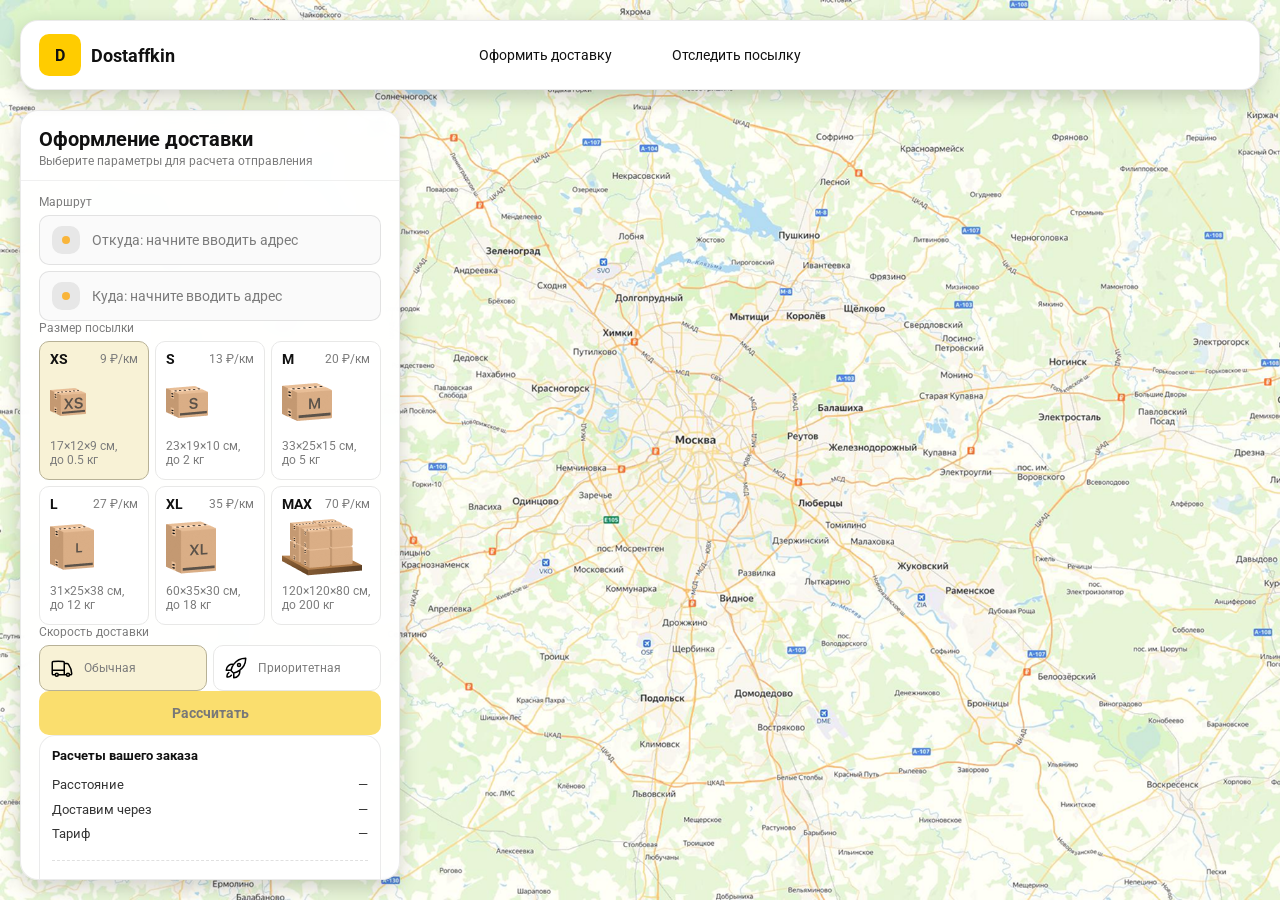
==== order.html @ 87ba19a3 "Add files via upload" ====
<!doctype html>
<html lang="ru">

<head>
    <meta charset="utf-8" />
    <meta name="viewport" content="width=device-width,initial-scale=1,maximum-scale=1,user-scalable=0" />
    <title>Оформление доставки</title>

    <link rel="stylesheet" href="styles/base.css" />
    <link rel="stylesheet" href="styles/base_adaptive.css" />

    <link rel="stylesheet" href="styles/order.css" />
    <link rel="stylesheet" href="styles/order_adaptive.css" />
</head>

<body>


    <div id="map"></div>

    <header class="header">
        <a class="header-brand" href="./index.html">
            <div class="header-logo">D</div>
            <div class="header-title">Dostaffkin</div>
        </a>
        <nav class="header-menu">
            <a class="header-link" href="#">Оформить <span>доставку</span></a>
            <a class="header-link" href="./track.html">Отследить <span>посылку</span></a>
        </nav>
    </header>

    <aside class="main" id="sidebar">

        <div class="main-header">
            <div class="main-title">Оформление доставки</div>
            <div class="main-text">Выберите параметры для расчета отправления</div>
        </div>

        <div class="main-content">

            <div class="main-route">
                <div class="main-block-title">Маршрут</div>

                <div class="main-fields">
                    <div class="main-field" id="fromField">
                        <div class="main-pin"></div>
                        <input id="from" placeholder="Откуда: начните вводить адрес" autocomplete="off" />
                        <div class="main-ac" id="fromAc" role="listbox" aria-label="Подсказки адресов"></div>
                    </div>

                    <div class="main-field" id="toField">
                        <div class="main-pin"></div>
                        <input id="to" placeholder="Куда: начните вводить адрес" autocomplete="off" />
                        <div class="main-ac" id="toAc" role="listbox" aria-label="Подсказки адресов"></div>
                    </div>


                    <div class="main-package">
                        <div class="main-block-title">Размер посылки</div>

                        <div class="main-sizes">
                            <div class="main-size-card is-active" data-value="xs">
                                <div class="main-size-top">
                                    <div class="main-size-label">XS</div>
                                    <div class="main-size-rate">9 ₽/км</div>
                                </div>
                                <div class="main-size-media">
                                    <img src="images/sizes/xs.png" alt="Короб XS" />
                                </div>
                                <div class="main-size-description">17×12×9 см,<br>до 0.5 кг</div>
                            </div>

                            <div class="main-size-card" data-value="s">
                                <div class="main-size-top">
                                    <div class="main-size-label">S</div>
                                    <div class="main-size-rate">13 ₽/км</div>
                                </div>
                                <div class="main-size-media">
                                    <img src="images/sizes/s.png" alt="Короб S" />
                                </div>
                                <div class="main-size-description">23×19×10 см,<br>до 2 кг</div>
                            </div>

                            <div class="main-size-card" data-value="m">
                                <div class="main-size-top">
                                    <div class="main-size-label">M</div>
                                    <div class="main-size-rate">20 ₽/км</div>
                                </div>
                                <div class="main-size-media">
                                    <img src="images/sizes/m.png" alt="Короб M" />
                                </div>
                                <div class="main-size-description">33×25×15 см,<br>до 5 кг</div>
                            </div>

                            <div class="main-size-card" data-value="l">
                                <div class="main-size-top">
                                    <div class="main-size-label">L</div>
                                    <div class="main-size-rate">27 ₽/км</div>
                                </div>
                                <div class="main-size-media">
                                    <img src="images/sizes/l.png" alt="Короб L" />
                                </div>
                                <div class="main-size-description">31×25×38 см,<br>до 12 кг</div>
                            </div>

                            <div class="main-size-card" data-value="xl">
                                <div class="main-size-top">
                                    <div class="main-size-label">XL</div>
                                    <div class="main-size-rate">35 ₽/км</div>
                                </div>
                                <div class="main-size-media">
                                    <img src="images/sizes/xl.png" alt="Короб XL" />
                                </div>
                                <div class="main-size-description">60×35×30 см,<br>до 18 кг</div>
                            </div>

                            <div class="main-size-card" data-value="max">
                                <div class="main-size-top">
                                    <div class="main-size-label">MAX</div>
                                    <div class="main-size-rate">70 ₽/км</div>
                                </div>
                                <div class="main-size-media main-size-media-palleta">
                                    <img src="images/sizes/max.png" alt="Паллета" />
                                </div>
                                <div class="main-size-description">120×120×80 см,<br>до 200 кг</div>
                            </div>
                        </div>
                    </div>




<div class="main-speed">
    <div class="main-block-title">Скорость доставки</div>

    <div class="main-speeds">
        <div class="main-speed-card is-active" data-value="regular">
            <img class="main-speed-media" src="images/icons/regular.svg" alt="Regular"/>
            <div class="main-speed-description">Обычная</div>
        </div>
        <div class="main-speed-card" data-value="fast">
            <img class="main-speed-media" src="images/icons/fast.svg" alt="Fast"/>
            <div class="main-speed-description">Приоритетная</div>
        </div>

    </div>
</div>



                    <div class="main-calculate-block">
                        <button id="calc" class="button calculate-button" type="button" disabled>Рассчитать</button>
                    </div>

                    <div class="main-result" id="result">
                        <div class="main-result-title">Расчеты вашего заказа</div>
                        <div class="main-result-lines">
                            <div class="main-result-line"><span>Расстояние</span><span id="distanceValue">—</span></div>
                            <div class="main-result-line"><span>Доставим через</span><span id="durationValue">—</span>
                            </div>
                            <div class="main-result-line"><span>Тариф</span><span id="rateValue">—</span></div>
                        </div>
                        <div class="main-price">
                            <div class="main-price-label">Итого</div>
                            <div class="main-price-value" id="totalValue">—</div>
                        </div>
                    </div>

                    <div class="main-order-box">
                        <div class="main-order-form" id="orderForm">
                            <div class="main-order-title">Оформление доставки</div>
                            <div class="main-block-info-row">
                                <div class="main-block-title">Контакты</div>
                                <div class="order-fields">
                                    <div class="main-field">
                                        <input id="customerName" placeholder="Ваше имя" autocomplete="off" />
                                    </div>
                                    <div class="main-field">
                                        <input id="customerPhone" placeholder="Ваш телефон" autocomplete="off"
                                            inputmode="tel" />
                                    </div>
                                </div>
                            </div>
                            <div class="main-block-info-row extra-info">
                                <div class="main-block-title">Дополнительная информация</div>
                                <div class="main-field textarea">
                                    <textarea id="comment" placeholder="Детали доставки и комментарии"></textarea>
                                </div>
                            </div>
                            <button id="submit" class="button main-submit-request" type="button" disabled>Отправить
                                заявку
                            </button>
                        </div>

                        <div class="main-order-success" id="orderSuccess">
                            <div class="main-success-icon">✓</div>
                            <div class="main-success-title">Заявка отправлена!</div>
                            <div class="main-success-title">Номер отправления – <span id="orderId"></span></div>
                            <div class="main-success-subtitle">Мы скоро свяжемся с вами</div>
                        </div>
                    </div>


                </div>


            </div>

        </div>

    </aside>





</body>

</html>
---- styles/base.css ----
*, *::before, *::after {
    box-sizing: border-box;
}

@font-face {
    font-family: "Roboto";
    src: url("../fonts/Roboto-Regular.ttf");
    font-weight: normal;
}

@font-face {
    font-family: "Roboto";
    src: url("../fonts/Roboto-Bold.ttf");
    font-weight: bold;
}

@font-face {
    font-family: "Roboto";
    src: url("../fonts/Roboto-Medium.ttf");
    font-weight: 500;
}

html, body {
    margin: 0;
    color: #111111;
    font-family: "Roboto", sans-serif;
}

body {
    background: #FDFDFD;
}

.header {
    border-radius: 18px;
    box-shadow: 0 7px 20px 0 #0000002E;
    backdrop-filter: blur(10px);
    background: #ffffff;
    left: 20px;
    border: 1px solid rgba(0, 0, 0, 0.08);
    position: fixed;
    right: 20px;
    top: 20px;
    padding: 14px 18px;
    height: 70px;
    display: flex;
    align-items: center;
    z-index: 6;
}



.header-brand {
    display: flex;
    align-items: center;
    text-decoration: none;
    gap: 10px;
}

.header-logo {
    width: 42px;
    height: 42px;
    border-radius: 10px;
    background: #FFCC00;
    display: grid;
    place-items: center;
    font-weight: bold;
    color: #111;
}

.header-title {
    font-size: 18px;
    font-weight: bold;
    color: #111111;
    text-decoration: none;
}

.header-menu {
    display: flex;
    align-items: center;
    gap: 60px;
    margin: 0;
    position: absolute;
    left: 50%;
    transform: translateX(-50%);
}

.header-link {
    font-size: 14px;
    color: #111111;
    text-decoration: none;
}


.button {
    border: 0;
    outline: none;
    height: 44px;
    border-radius: 10px;
    font-size: 14px;
    font-weight: bold;
    cursor: pointer;
    font-family: inherit;
    transition: transform .08s ease, opacity .12s ease;
    background: #ffcc00;
    color: #111111;
    text-align: center;
    text-decoration: none;
}

.button:hover {
    background-color: #E5BC19;
}

.button:disabled {
    cursor: not-allowed;
    background-color: #FADE6E;
    color: #787878;
    transform: none;
}

.button.button-white {
    background: #ffffff;
    border: 1px solid #111111;
}

.button.button-white:hover {
    background: rgb(241 241 241);
}



.main-field {
    display: flex;
    align-items: center;
    margin-top: 6px;
    gap: 10px;
    border: 1px solid #1111111A;
    background: #FAFAFA;
    border-radius: 10px;
    padding: 10px 12px;
    position: relative;
    box-sizing: border-box;
    height: 50px;
}

.main-field.textarea {
    height: auto;
}

.main-pin {
    width: 28px;
    height: 28px;
    border-radius: 10px;
    background: rgba(17, 17, 17, 0.08);
    display: grid;
    place-items: center;
    flex: 0 0 auto;
    position: relative;
}

.main-pin::before {
    content: "";
    width: 8px;
    height: 8px;
    border-radius: 999px;
    background: orange;
    opacity: .75;
    display: block;
}

.main-field:last-child .main-pin::before {
    background: green;
    opacity: .85;
}

input, textarea {
    width: 100%;
    border: 0;
    outline: none;
    background: transparent;
    font-size: 14px;
    color: #111111;
    font-family: inherit;
}

textarea {
    resize: vertical;
    min-height: 72px;
    padding: 2px 0;
}

input::placeholder, textarea::placeholder {
    color: #7C7C7C;
}

.main-field:focus-within {
    border-color: rgba(0, 0, 0, 0.20);
    box-shadow: 0 0 0 4px rgba(255, 204, 0, 0.35);
    background: rgba(255, 255, 255, 0.75);
}
---- styles/base_adaptive.css ----
@media (max-width: 767px) {
    .header {
        left: 10px;
        right: 10px;
        top: 10px;
    }

    .header-link span {
        display: none;
    }

    .header-menu {
        gap: 20px;
        justify-content: flex-start;
        margin: 0 0 0 30px;
        position: static;
        transform: none;
    }
}

@media (max-width: 420px) {
    .header-title {
        display: none;
    }
}

@media (max-width: 374px) {
    .header-menu {
        gap: 10px;
        margin: 0 0 0 10px;
    }
}
---- styles/order.css ----
#map {
    background-image: url("../images/order-bg.png");
    background-size: cover;
    position: fixed;
    inset: 0;
}


.main {
    border-radius: 18px;
    box-shadow: 0 7px 20px 0 #0000002E;
    backdrop-filter: blur(10px);
    background: rgba(255, 255, 255, 0.96);
    left: 20px;
    border: 1px solid rgba(0, 0, 0, 0.08);
    position: fixed;
    top: 110px;
    bottom: 20px;
    width: 380px;
    display: flex;
    flex-direction: column;
    overflow: hidden;
    z-index: 5;
}

.main-header {
    padding: 18px 18px 12px 18px;
    border-bottom: 1px solid rgba(0, 0, 0, 0.06);
    display: flex;
    flex-direction: column;
}

.main-title {
    font-size: 20px;
    line-height: 100%;
    font-weight: bold;
}

.main-text {
    font-size: 12px;
    margin-top: 5px;
    color: #7C7C7C;
}


.main-content {
    padding: 14px 18px 18px 18px;
    overflow: auto;
    scrollbar-width: none;
    display: flex;
    flex-direction: column;
    gap: 18px;
    flex: 1;
}


.main-block-title {
    font-size: 12px;
    color: #7C7C7C;
}

.main-route .main-block-title,
.main-package .main-block-title {
    margin-bottom: 6px;
}



.main-sizes {
    display: grid;
    gap: 6px;
    grid-template-columns: repeat(3, 1fr);
}

.main-size-card {
    border: 1px solid #E8E8E7;
    background: #FFFFFF;
    border-radius: 10px;
    padding: 10px;
    cursor: pointer;
    user-select: none;
    transition: transform .08s ease, border-color .12s ease, background .12s ease;
    min-height: 139px;
}

.main-size-card:hover {
    transform: translateY(-1px);
}

.main-size-card.is-active {
    background-color: #F8F2D6;
    border-color: #B7B196;
}

.main-size-top {
    display: flex;
    align-items: center;
    justify-content: space-between;
}

.main-size-label {
    font-weight: bold;
    font-size: 14px;
    color: #111111;
    line-height: 100%;
}

.main-size-rate {
    font-size: 12px;
    color: #7C7C7C;
    line-height: 100%;
}

.main-size-media {
    margin-top: 8px;
    height: 57px;
}

.main-size-description {
    margin-top: 8px;
    font-size: 12px;
    color: #7C7C7C;
    line-height: 1.2;
}


.calculate-button {
    width: 100%;
}



.main-result {
    border: 1px solid rgba(0, 0, 0, 0.08);
    background: rgba(255, 255, 255, 0.75);
    border-radius: 16px;
    padding: 12px;
    line-height: 1.25;
}

.main-result-title {
    font-weight: bold;
    font-size: 13px;
    color: #111111;
    margin-bottom: 13px;
}

.main-result-lines {
    gap: 8px;
    display: flex;
    flex-direction: column;
}

.main-result-line {
    font-size: 13px;
    color: rgba(17, 17, 17, 0.85);
    display: flex;
    justify-content: space-between;
}

.main-price {
    margin-top: 18px;
    padding-top: 10px;
    border-top: 1px dashed rgba(0, 0, 0, 0.12);
    display: flex;
    align-items: baseline;
    justify-content: space-between;
}

.main-price-label {
    font-size: 12px;
    color: rgba(17, 17, 17, 0.55);
}

.main-price-value {
    font-size: 20px;
    font-weight: bold;
    color: #111111;
    letter-spacing: -0.3px;
}



.main-order-box {
    background: #ffffff;
    border: 1px solid #E8E8E7;
    border-radius: 10px;
    padding: 12px;
}

.main-order-title {
    margin-bottom: 8px;
    font-weight: bold;
    font-size: 14px;
    color: #111111;
}

.main-block-info {
    display: flex;
    flex-direction: column;
    gap: 6px;
}

.order-fields {
    display: grid;
    grid-template-columns: 1fr 1fr;
    column-gap: 10px;
    margin-top: 6px;
}

.main-block-info-row.extra-info {
    display: block;
    margin-top: 13px;
}

.main-submit-request {
    width: 100%;
    margin-top: 6px;
}

.main-order-success {
    display: none;
    text-align: center;
    padding: 22px 12px;
    gap: 12px;
}

.main-order-success.is-visible {
    display: flex;
    flex-direction: column;
    align-items: center;
}

.main-success-icon {
    width: 56px;
    height: 56px;
    border-radius: 50%;
    background: #16a34a;
    color: #ffffff;
    display: grid;
    place-items: center;
    font-size: 30px;
}

.main-success-title {
    font-size: 14px;
    font-weight: bold;
    color: #111111;
}

.main-success-subtitle {
    font-size: 12px;
    color: rgba(17, 17, 17, 0.55);
    line-height: 1.3;
}


.main-speed .main-block-title {
    margin-bottom: 6px;
}

.main-speeds {
    display: grid;
    gap: 6px;
    grid-template-columns: repeat(2, 1fr);
}

.main-speed-card {
    border: 1px solid #E8E8E7;
    background: #FFFFFF;
    border-radius: 10px;
    padding: 10px;
    cursor: pointer;
    user-select: none;
    transition: transform .08s ease, border-color .12s ease, background .12s ease;
    display: flex;
    align-items: center;
    gap: 10px;
}

.main-speed-card:hover {
    transform: translateY(-1px);
}

.main-speed-card.is-active {
    background-color: #F8F2D6;
    border-color: #B7B196;
}

.main-speed-description {
    font-size: 12px;
    color: #7C7C7C;
    line-height: 1.2;
}
---- styles/order_adaptive.css ----
@media (max-width: 767px) {
    .main {
        left: 10px;
        right: 10px;
        top: 50%;
        bottom: 12px;
        width: auto;
        max-width: none;
    }
}

@media (max-width: 420px) {
    .main-sizes {
        grid-template-columns: repeat(2, 1fr);
    }
}
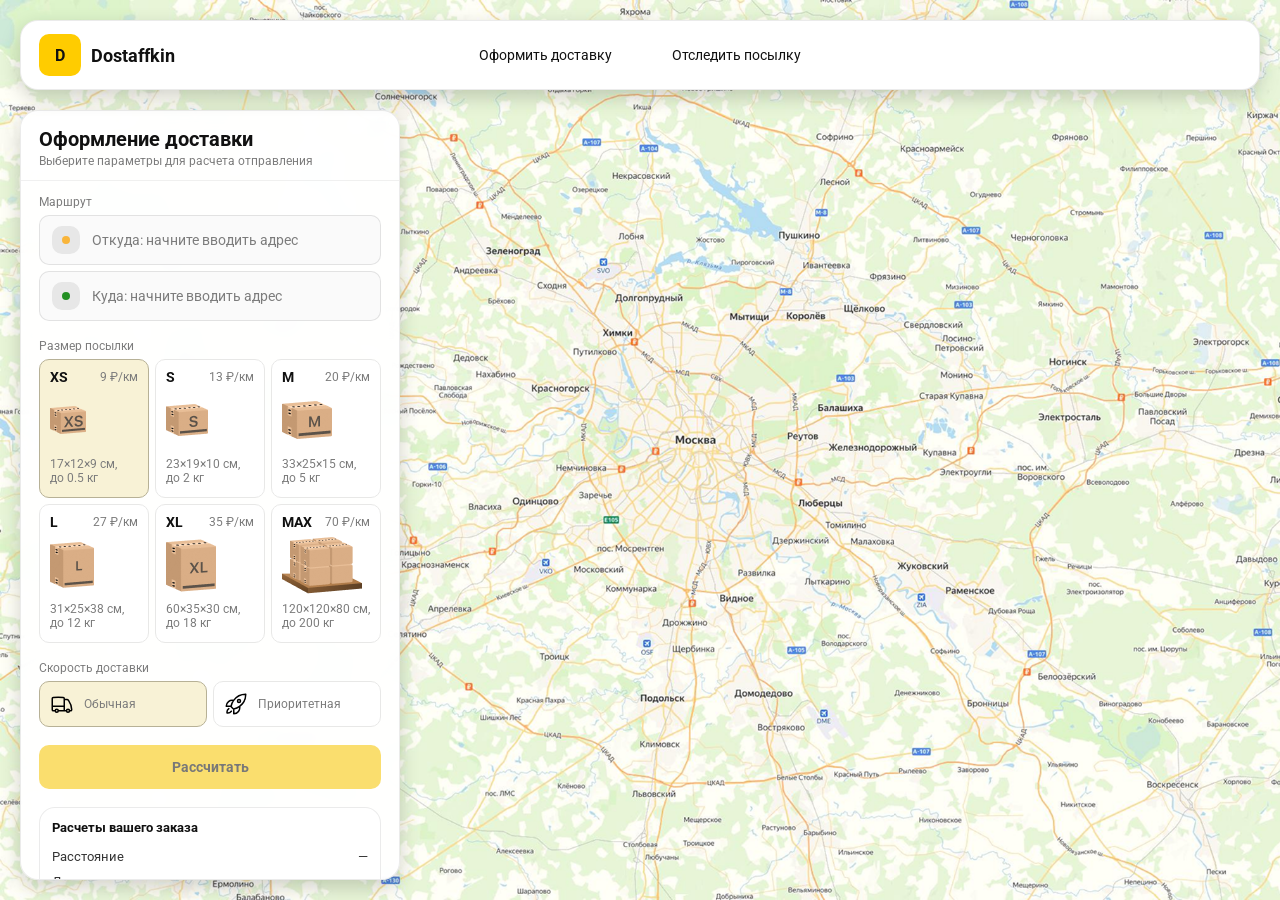
==== commit e0b29a1e: "Update order.html" ====
--- a/order.html
+++ b/order.html
@@ -54,6 +54,8 @@
                         <div class="main-ac" id="toAc" role="listbox" aria-label="Подсказки адресов"></div>
                     </div>
 
+                </div>
+            </div>
 
                     <div class="main-package">
                         <div class="main-block-title">Размер посылки</div>
@@ -156,8 +158,7 @@
                         <div class="main-result-title">Расчеты вашего заказа</div>
                         <div class="main-result-lines">
                             <div class="main-result-line"><span>Расстояние</span><span id="distanceValue">—</span></div>
-                            <div class="main-result-line"><span>Доставим через</span><span id="durationValue">—</span>
-                            </div>
+                            <div class="main-result-line"><span>Доставим через</span><span id="durationValue">—</span></div>
                             <div class="main-result-line"><span>Тариф</span><span id="rateValue">—</span></div>
                         </div>
                         <div class="main-price">
@@ -201,10 +202,10 @@
                     </div>
 
 
-                </div>
-
-
-            </div>
+
+
+
+
 
         </div>
 
@@ -216,4 +217,4 @@
 
 </body>
 
-</html>+</html>
